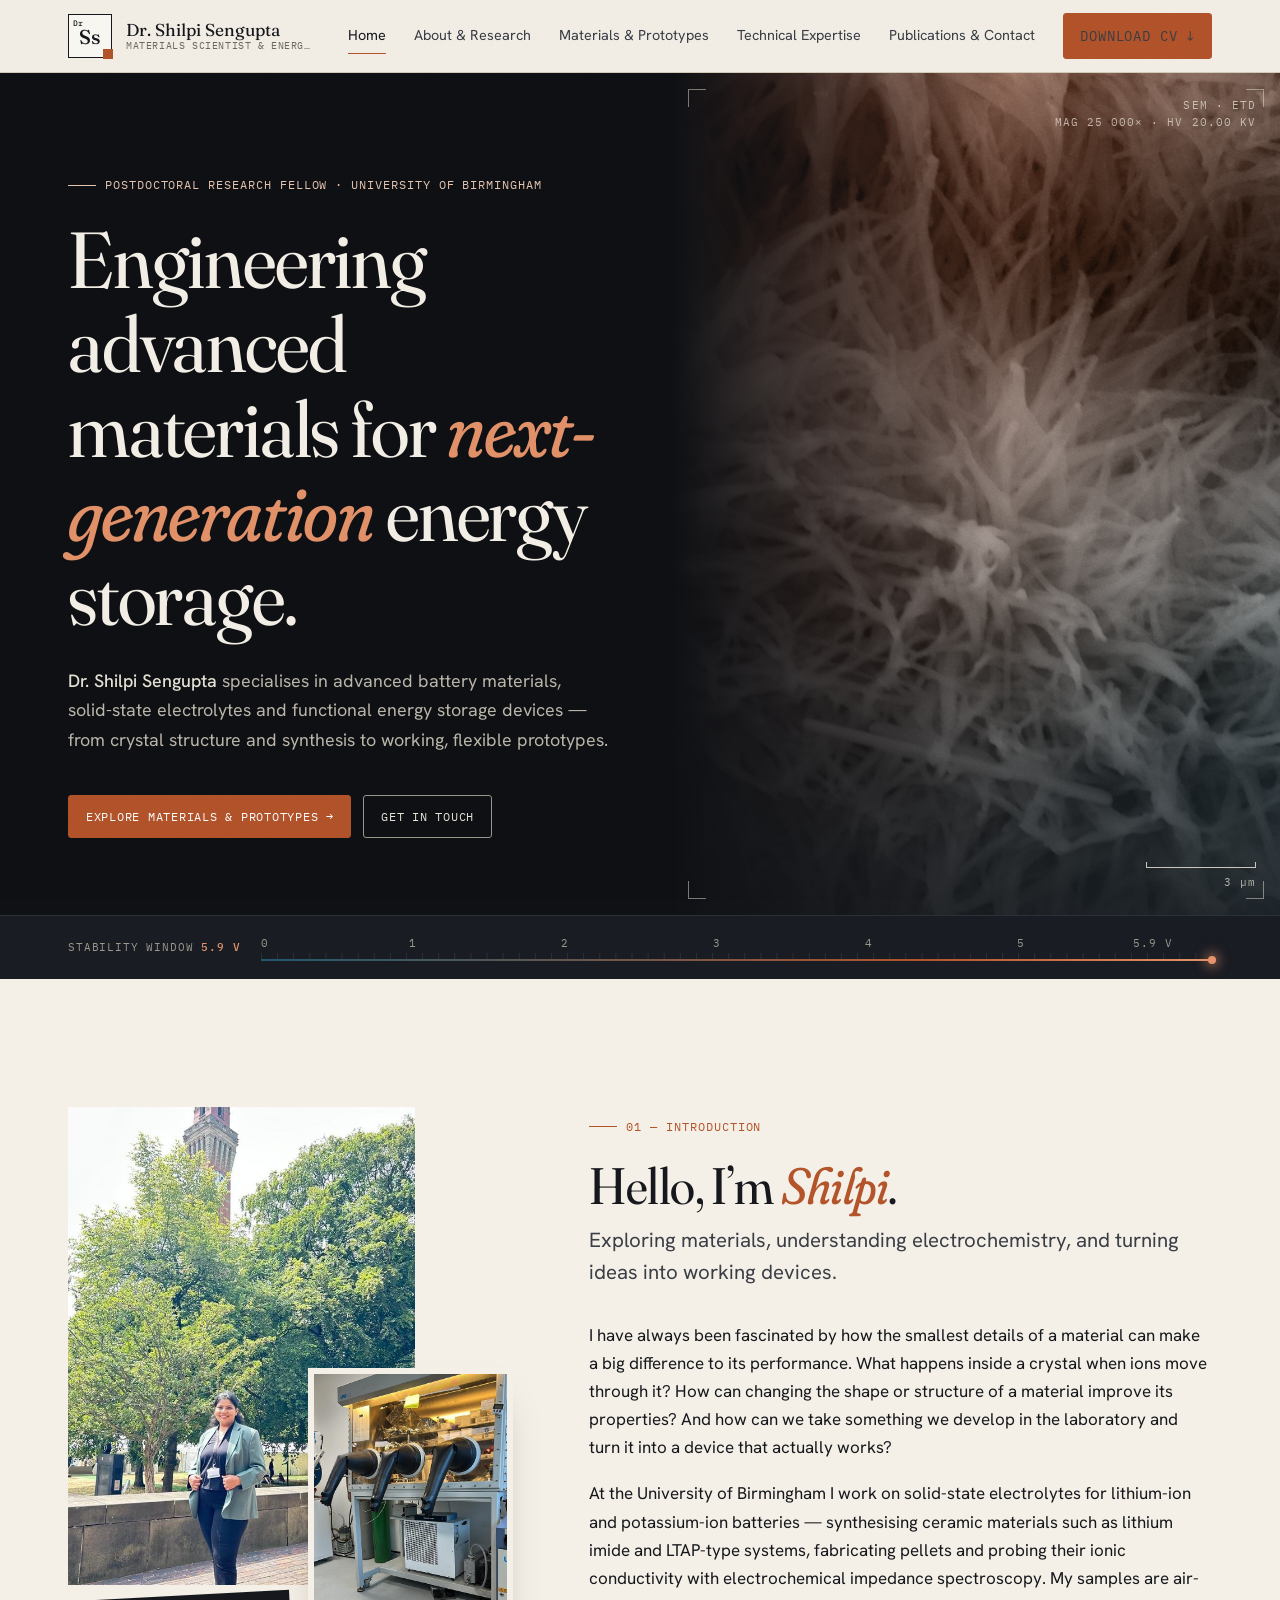
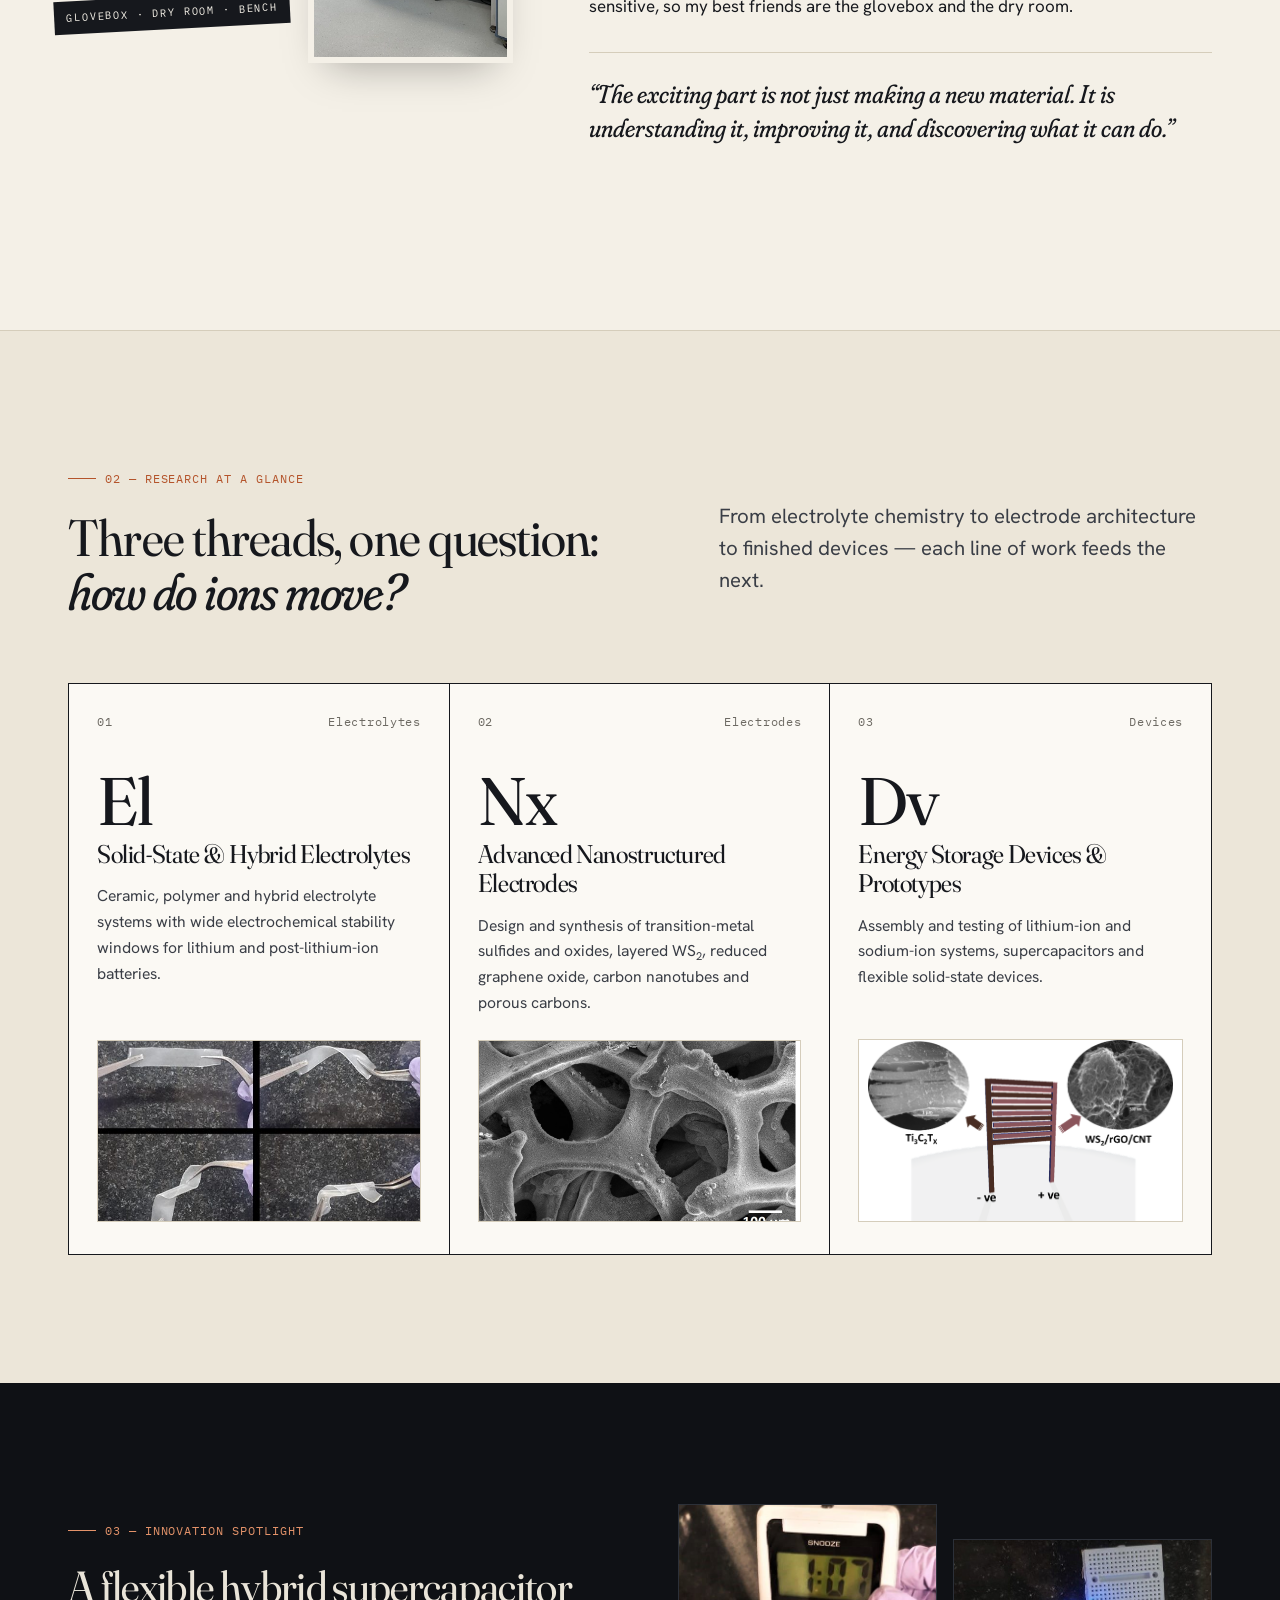
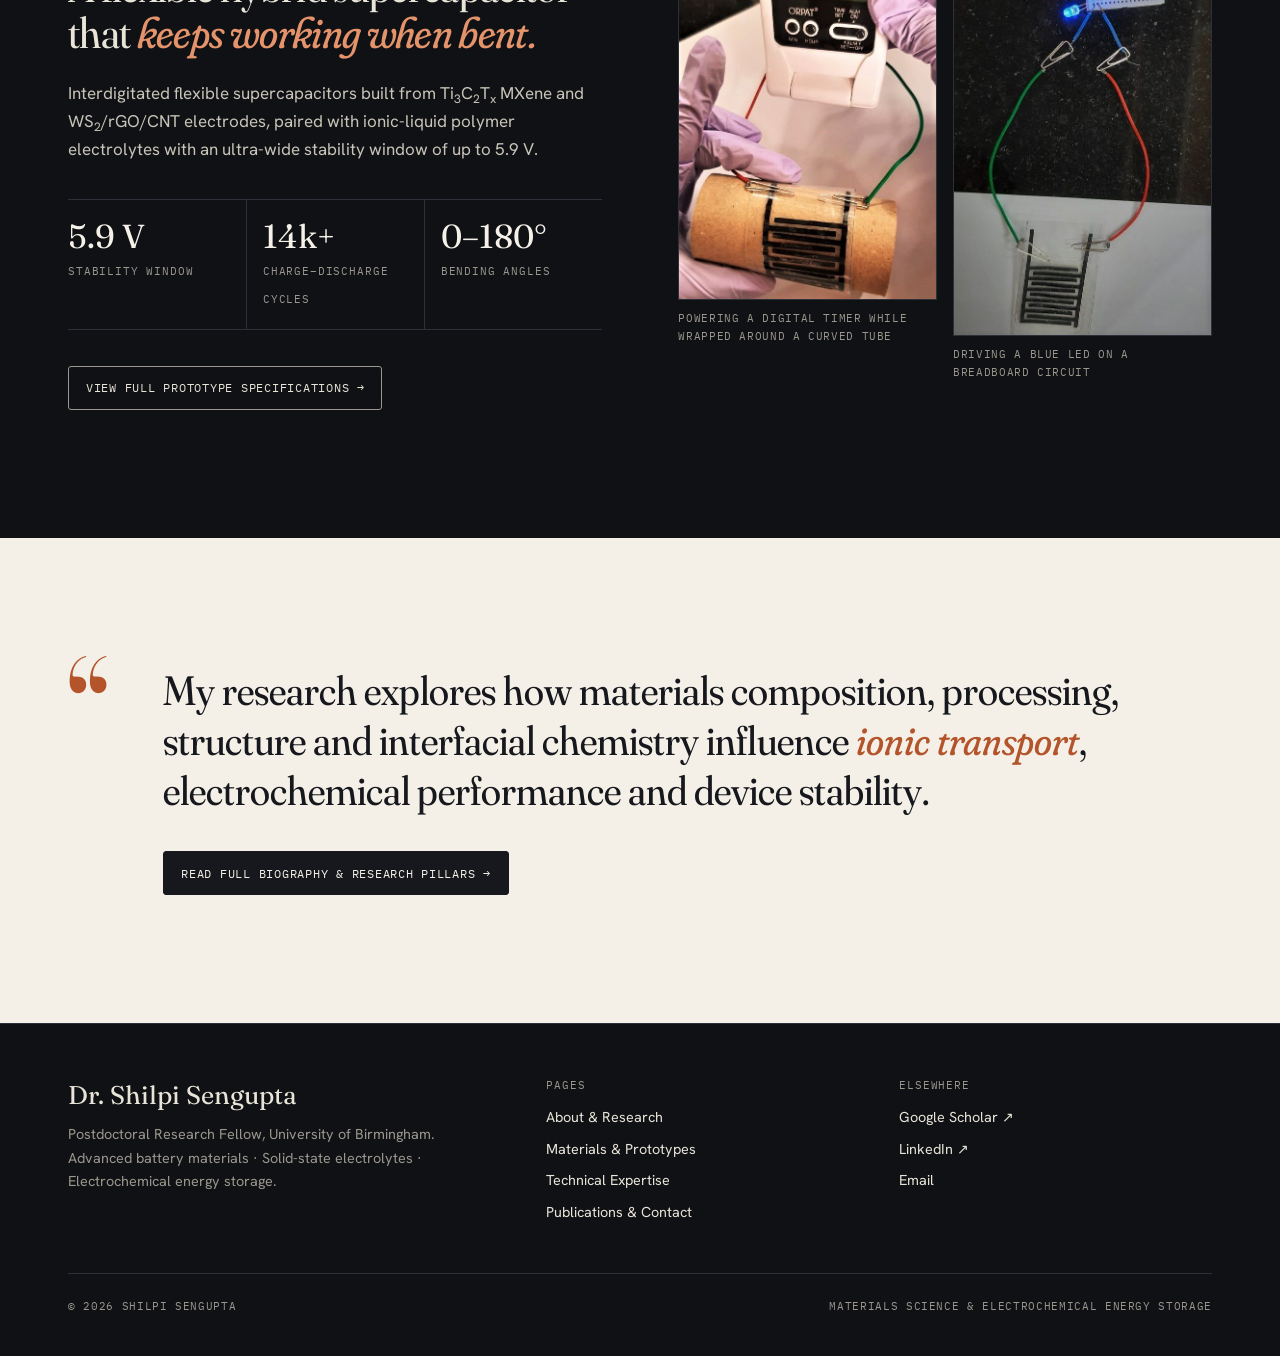
==== index.html @ 676279e3 "Add research portfolio site for Dr. Shilpi Sengupta Static five-page site (Home, About & Research, M" ====
<!doctype html>
<html lang="en" class="no-js">
<head>
  <meta charset="utf-8">
  <meta name="viewport" content="width=device-width, initial-scale=1">
  <title>Dr. Shilpi Sengupta — Advanced Materials for Energy Storage</title>
  <meta name="description" content="Dr. Shilpi Sengupta, Postdoctoral Research Fellow at the University of Birmingham: solid-state electrolytes, nanostructured electrodes and flexible energy storage devices.">
  <meta property="og:title" content="Dr. Shilpi Sengupta — Advanced Materials for Energy Storage">
  <meta property="og:description" content="Solid-state & hybrid electrolytes, nanostructured electrodes and flexible energy storage devices.">
  <meta property="og:image" content="assets/img/hero-sem-nanospikes.jpg">
  <meta name="theme-color" content="#0f1115">
  <link rel="icon" href="assets/img/favicon.svg" type="image/svg+xml">
  <link rel="preconnect" href="https://fonts.googleapis.com">
  <link rel="preconnect" href="https://fonts.gstatic.com" crossorigin>
  <link rel="stylesheet" href="https://fonts.googleapis.com/css2?family=Fraunces:ital,opsz,wght,SOFT@0,9..144,300..600,0..100;1,9..144,300..600,0..100&family=Hanken+Grotesk:wght@400;500;600&family=IBM+Plex+Mono:wght@400;500&display=swap">
  <link rel="stylesheet" href="assets/css/style.css">
</head>
<body>
<a class="skip" href="#main">Skip to content</a>

<header class="site-header">
  <div class="wrap">
    <a class="brand" href="index.html" aria-label="Dr. Shilpi Sengupta — home">
      <span class="brand-tile" aria-hidden="true">Ss</span>
      <span class="brand-text">
        <span class="brand-name">Dr. Shilpi Sengupta</span>
        <span class="brand-role">Materials Scientist &amp; Energy Storage Researcher</span>
      </span>
    </a>
    <button class="nav-toggle" type="button" aria-label="Menu" aria-expanded="false" aria-controls="nav"><span></span></button>
    <nav class="nav" id="nav" aria-label="Main">
      <a href="index.html" aria-current="page">Home</a>
      <a href="research.html">About &amp; Research</a>
      <a href="materials.html">Materials &amp; Prototypes</a>
      <a href="expertise.html">Technical Expertise</a>
      <a href="contact.html">Publications &amp; Contact</a>
      <a class="btn btn--copper" href="assets/docs/CV_Shilpi_Sengupta.pdf" download>Download CV <span class="arr">↓</span></a>
    </nav>
  </div>
</header>

<main id="main">

  <!-- HERO -->
  <section class="hero on-dark">
    <div class="hero-grid">
      <div class="hero-copy load">
        <span class="eyebrow">Postdoctoral Research Fellow · University of Birmingham</span>
        <h1>Engineering advanced materials for <em>next-generation</em> energy storage.</h1>
        <p class="hero-sub"><strong>Dr. Shilpi Sengupta</strong> specialises in advanced battery materials, solid-state electrolytes and functional energy storage devices — from crystal structure and synthesis to working, flexible prototypes.</p>
        <div class="hero-actions">
          <a class="btn btn--copper" href="materials.html">Explore Materials &amp; Prototypes <span class="arr">→</span></a>
          <a class="btn btn--ghost" href="contact.html#contact">Get in Touch</a>
        </div>
      </div>
      <div class="hero-visual" aria-hidden="true">
        <img src="assets/img/hero-sem-nanospikes.jpg" alt="" width="1536" height="1011" fetchpriority="high">
        <span class="crosshair c1"></span><span class="crosshair c2"></span><span class="crosshair c3"></span><span class="crosshair c4"></span>
        <div class="hud hud--tl">SEM · ETD<br>Mag 25 000× · HV 20.00 kV</div>
        <div class="hud hud--br"><span class="scalebar"></span><span class="unit">3 µm</span></div>
      </div>
    </div>
  </section>
  <div class="vruler" aria-label="Electrochemical stability window up to 5.9 volts">
    <div class="wrap">
      <span class="vruler-label">Stability window <b>5.9 V</b></span>
      <div class="vruler-track" aria-hidden="true">
        <div class="vruler-ticks"></div>
        <div class="vruler-major"><span>0</span><span>1</span><span>2</span><span>3</span><span>4</span><span>5</span><span>5.9 V</span></div>
        <div class="vruler-fill"></div>
      </div>
    </div>
  </div>

  <!-- HELLO -->
  <section class="section">
    <div class="wrap hello">
      <div class="hello-photos reveal">
        <figure class="p1"><img src="assets/img/portrait-birmingham.jpg" alt="Shilpi Sengupta at the University of Birmingham, with the Old Joe clock tower behind" loading="lazy" width="619" height="1100"></figure>
        <figure class="p2"><img src="assets/img/lab-glovebox.jpg" alt="An MBraun argon glovebox in the laboratory" loading="lazy" width="619" height="1100"></figure>
        <span class="stamp">Glovebox · dry room · bench</span>
      </div>
      <div class="hello-copy">
        <span class="eyebrow reveal">01 — Introduction</span>
        <h2 class="reveal">Hello, I’m <em>Shilpi</em>.</h2>
        <p class="lede reveal">Exploring materials, understanding electrochemistry, and turning ideas into working devices.</p>
        <div class="reveal">
          <p>I have always been fascinated by how the smallest details of a material can make a big difference to its performance. What happens inside a crystal when ions move through it? How can changing the shape or structure of a material improve its properties? And how can we take something we develop in the laboratory and turn it into a device that actually works?</p>
          <p>At the University of Birmingham I work on solid-state electrolytes for lithium-ion and potassium-ion batteries — synthesising ceramic materials such as lithium imide and LTAP-type systems, fabricating pellets and probing their ionic conductivity with electrochemical impedance spectroscopy. My samples are air-sensitive, so my best friends are the glovebox and the dry room.</p>
        </div>
        <p class="closing reveal">“The exciting part is not just making a new material. It is understanding it, improving it, and discovering what it can do.”</p>
        <a class="link-arrow reveal" href="research.html">Read the full story →</a>
      </div>
    </div>
  </section>

  <!-- RESEARCH AT A GLANCE -->
  <section class="section section--alt rule-top">
    <div class="wrap">
      <div class="section-head section-head--split">
        <div>
          <span class="eyebrow reveal">02 — Research at a glance</span>
          <h2 class="reveal">Three threads, one question: <em>how do ions move?</em></h2>
        </div>
        <p class="lede reveal">From electrolyte chemistry to electrode architecture to finished devices — each line of work feeds the next.</p>
      </div>
      <div class="cards">
        <a class="card reveal" href="research.html#pillars">
          <div class="card-top"><span>01</span><span>Electrolytes</span></div>
          <div class="card-symbol">El</div>
          <h3>Solid-State &amp; Hybrid Electrolytes</h3>
          <p>Ceramic, polymer and hybrid electrolyte systems with wide electrochemical stability windows for lithium and post-lithium-ion batteries.</p>
          <div class="card-visual"><img src="assets/img/membrane-twist.jpg" alt="A flexible polymer electrolyte membrane being twisted with tweezers" loading="lazy"></div>
        </a>
        <a class="card reveal" data-d="1" href="materials.html#synthesis">
          <div class="card-top"><span>02</span><span>Electrodes</span></div>
          <div class="card-symbol">Nx</div>
          <h3>Advanced Nanostructured Electrodes</h3>
          <p>Design and synthesis of transition-metal sulfides and oxides, layered WS<sub>2</sub>, reduced graphene oxide, carbon nanotubes and porous carbons.</p>
          <div class="card-visual"><img src="assets/img/sem-porous-foam.jpg" alt="SEM micrograph of a porous three-dimensional network, 100 µm scale bar" loading="lazy"></div>
        </a>
        <a class="card reveal" data-d="2" href="materials.html#prototype">
          <div class="card-top"><span>03</span><span>Devices</span></div>
          <div class="card-symbol">Dv</div>
          <h3>Energy Storage Devices &amp; Prototypes</h3>
          <p>Assembly and testing of lithium-ion and sodium-ion systems, supercapacitors and flexible solid-state devices.</p>
          <div class="card-visual"><img src="assets/img/device-architecture.png" alt="Schematic of an interdigitated flexible supercapacitor with Ti3C2Tx and WS2/rGO/CNT electrodes" loading="lazy" style="object-fit:contain"></div>
        </a>
      </div>
    </div>
  </section>

  <!-- SPOTLIGHT -->
  <section class="section section--dark on-dark">
    <div class="wrap spotlight">
      <div>
        <span class="eyebrow reveal" style="color:#e4936a">03 — Innovation spotlight</span>
        <h2 class="reveal">A flexible hybrid supercapacitor that <em>keeps working when bent.</em></h2>
        <p class="reveal">Interdigitated flexible supercapacitors built from Ti<sub>3</sub>C<sub>2</sub>T<sub>x</sub> MXene and WS<sub>2</sub>/rGO/CNT electrodes, paired with ionic-liquid polymer electrolytes with an ultra-wide stability window of up to 5.9 V.</p>
        <div class="spot-stats reveal">
          <div><b>5.9 V</b><span>Stability window</span></div>
          <div><b>14k+</b><span>Charge–discharge cycles</span></div>
          <div><b>0–180°</b><span>Bending angles</span></div>
        </div>
        <a class="btn btn--ghost reveal" href="materials.html#prototype">View full prototype specifications <span class="arr">→</span></a>
      </div>
      <div class="spot-photos">
        <figure class="reveal">
          <img class="zoomable" src="assets/img/demo-timer-curved.jpg" alt="The flexible device wrapped around a cardboard tube powering a digital timer" loading="lazy" width="533" height="867">
          <figcaption>Powering a digital timer while wrapped around a curved tube</figcaption>
        </figure>
        <figure class="reveal" data-d="1">
          <img class="zoomable" src="assets/img/demo-blue-led.jpg" alt="The flexible device lighting a blue LED on a breadboard" loading="lazy" width="533" height="830">
          <figcaption>Driving a blue LED on a breadboard circuit</figcaption>
        </figure>
      </div>
    </div>
  </section>

  <!-- BIO TEASER -->
  <section class="section">
    <div class="wrap quote-block">
      <span class="quote-mark reveal" aria-hidden="true">“</span>
      <div>
        <blockquote class="reveal">My research explores how materials composition, processing, structure and interfacial chemistry influence <em>ionic transport</em>, electrochemical performance and device stability.</blockquote>
        <a class="btn reveal" href="research.html">Read full biography &amp; research pillars <span class="arr">→</span></a>
      </div>
    </div>
  </section>

</main>

<footer class="site-footer">
  <div class="wrap">
    <div class="footer-grid">
      <div>
        <div class="footer-brand">Dr. Shilpi Sengupta</div>
        <p>Postdoctoral Research Fellow, University of Birmingham.<br>Advanced battery materials · Solid-state electrolytes · Electrochemical energy storage.</p>
      </div>
      <div>
        <h4>Pages</h4>
        <ul>
          <li><a href="research.html">About &amp; Research</a></li>
          <li><a href="materials.html">Materials &amp; Prototypes</a></li>
          <li><a href="expertise.html">Technical Expertise</a></li>
          <li><a href="contact.html">Publications &amp; Contact</a></li>
        </ul>
      </div>
      <div>
        <h4>Elsewhere</h4>
        <ul>
          <li><a href="https://scholar.google.com/citations?user=WbN7ubYAAAAJ&amp;hl=en" target="_blank" rel="noopener">Google Scholar ↗</a></li>
          <li><a href="https://www.linkedin.com/in/dr-shilpi-sengupta-04b08aa7" target="_blank" rel="noopener">LinkedIn ↗</a></li>
          <li><a href="mailto:sengupta.shilpi081@gmail.com">Email</a></li>
        </ul>
      </div>
    </div>
    <div class="footer-base"><span>© <span id="year">2026</span> Shilpi Sengupta</span><span>Materials Science &amp; Electrochemical Energy Storage</span></div>
  </div>
</footer>

<script src="assets/js/main.js"></script>
</body>
</html>
---- assets/css/style.css ----
/* ==========================================================================
   Dr. Shilpi Sengupta — research portfolio
   Aesthetic: laboratory journal. Warm paper, graphite ink, electrode copper.
   ========================================================================== */

:root {
  --paper: #f4f0e7;
  --paper-2: #ece6d9;
  --paper-3: #e2dac9;
  --card: #fbf9f4;
  --ink: #16181d;
  --ink-2: #3a3e46;
  --muted: #6d6a63;
  --rule: #d5cdbb;
  --copper: #b4542b;
  --copper-deep: #8f3d1b;
  --copper-soft: #e8c7b2;
  --ion: #1f5a6e;
  --night: #0f1115;
  --night-2: #191c22;
  --night-rule: #2c3038;
  --night-text: #e9e4d8;
  --night-muted: #9b978d;

  --f-display: "Fraunces", "Iowan Old Style", Georgia, serif;
  --f-body: "Hanken Grotesk", "Helvetica Neue", Helvetica, sans-serif;
  --f-mono: "IBM Plex Mono", ui-monospace, Menlo, monospace;

  --max: 1240px;
  --gutter: clamp(16px, 4vw, 48px);
  --radius: 3px;
  --ease: cubic-bezier(.2, .7, .2, 1);
}

*, *::before, *::after { box-sizing: border-box; }
html { scroll-behavior: smooth; -webkit-text-size-adjust: 100%; }
body {
  margin: 0;
  background: var(--paper);
  color: var(--ink);
  font-family: var(--f-body);
  font-size: 17px;
  line-height: 1.65;
  -webkit-font-smoothing: antialiased;
  overflow-x: hidden;
}
/* fine paper grain */
body::before {
  content: "";
  position: fixed; inset: 0;
  pointer-events: none; z-index: 100;
  opacity: .35;
  background-image: url("data:image/svg+xml;utf8,<svg xmlns='http://www.w3.org/2000/svg' width='160' height='160'><filter id='n'><feTurbulence type='fractalNoise' baseFrequency='.9' numOctaves='2' stitchTiles='stitch'/><feColorMatrix values='0 0 0 0 0  0 0 0 0 0  0 0 0 0 0  0 0 0 .07 0'/></filter><rect width='100%' height='100%' filter='url(%23n)'/></svg>");
}

img { max-width: 100%; height: auto; display: block; }
a { color: inherit; }
sub { font-size: .72em; line-height: 0; }
::selection { background: var(--copper); color: var(--paper); }
:focus-visible { outline: 2px solid var(--copper); outline-offset: 3px; }

.wrap { width: 100%; max-width: var(--max); margin: 0 auto; padding: 0 var(--gutter); }
.skip { position: absolute; left: -999px; top: 8px; background: var(--ink); color: var(--paper); padding: 8px 14px; z-index: 200; }
.skip:focus { left: 8px; }

/* ---------- type ---------- */
h1, h2, h3, h4 {
  font-family: var(--f-display);
  font-weight: 400;
  font-variation-settings: "opsz" 144, "SOFT" 30;
  line-height: 1.06;
  letter-spacing: -.015em;
  margin: 0;
}
h1 { font-size: clamp(2.6rem, 6.2vw, 5.4rem); }
h2 { font-size: clamp(2rem, 4vw, 3.3rem); }
h3 { font-size: clamp(1.35rem, 2vw, 1.7rem); line-height: 1.15; }
h4 { font-size: 1.15rem; }
em, .it { font-style: italic; font-variation-settings: "opsz" 144, "SOFT" 100; }
p { margin: 0 0 1.1em; }
.lede { font-size: clamp(1.1rem, 1.6vw, 1.3rem); line-height: 1.55; color: var(--ink-2); max-width: 62ch; }

.mono, .eyebrow, .tag, .fig-cap, .kicker {
  font-family: var(--f-mono);
  font-size: .74rem;
  letter-spacing: .08em;
  text-transform: uppercase;
}
.eyebrow { color: var(--copper); display: inline-flex; align-items: center; gap: .75em; margin-bottom: 1.4rem; }
.eyebrow::before { content: ""; width: 28px; height: 1px; background: currentColor; }

/* ---------- buttons ---------- */
.btn {
  --bg: var(--ink); --fg: var(--paper);
  display: inline-flex; align-items: center; gap: .6em;
  padding: .85em 1.35em;
  background: var(--bg); color: var(--fg);
  border: 1px solid var(--bg);
  border-radius: var(--radius);
  font-family: var(--f-mono); font-size: .78rem; letter-spacing: .06em; text-transform: uppercase;
  text-decoration: none; cursor: pointer;
  transition: background .25s var(--ease), color .25s var(--ease), border-color .25s, transform .25s var(--ease);
}
.btn:hover { transform: translateY(-2px); }
.btn .arr { transition: transform .25s var(--ease); }
.btn:hover .arr { transform: translateX(4px); }
.btn--copper { --bg: var(--copper); --fg: #fff; }
.btn--copper:hover { --bg: var(--copper-deep); }
.btn--ghost { background: transparent; color: var(--ink); border-color: var(--ink); }
.btn--ghost:hover { background: var(--ink); color: var(--paper); }
.on-dark .btn--ghost { color: var(--night-text); border-color: var(--night-muted); }
.on-dark .btn--ghost:hover { background: var(--night-text); color: var(--night); border-color: var(--night-text); }
.link-arrow {
  font-family: var(--f-mono); font-size: .78rem; letter-spacing: .06em; text-transform: uppercase;
  color: var(--copper); text-decoration: none; border-bottom: 1px solid currentColor; padding-bottom: 2px;
}
.link-arrow:hover { color: var(--copper-deep); }

/* ---------- header ---------- */
.site-header {
  position: sticky; top: 0; z-index: 50;
  background: color-mix(in srgb, var(--paper) 88%, transparent);
  backdrop-filter: blur(10px) saturate(1.2);
  -webkit-backdrop-filter: blur(10px) saturate(1.2);
  border-bottom: 1px solid var(--rule);
}
.site-header .wrap { display: flex; align-items: center; gap: 24px; height: 72px; }
.brand { display: flex; align-items: center; gap: 14px; text-decoration: none; min-width: 0; }
.brand-tile {
  position: relative; flex: none;
  width: 44px; height: 44px;
  border: 1.5px solid var(--ink);
  display: grid; place-items: center;
  font-family: var(--f-display); font-size: 1.25rem; font-weight: 500; letter-spacing: -.02em;
  background: var(--card);
}
.brand-tile::before { content: "Dr"; position: absolute; top: 2px; left: 4px; font-family: var(--f-mono); font-size: .5rem; letter-spacing: 0; }
.brand-tile::after { content: ""; position: absolute; right: -1.5px; bottom: -1.5px; width: 10px; height: 10px; background: var(--copper); }
.brand-text { display: flex; flex-direction: column; line-height: 1.2; min-width: 0; }
.brand-name { font-family: var(--f-display); font-size: 1.08rem; white-space: nowrap; }
.brand-role { font-family: var(--f-mono); font-size: .62rem; letter-spacing: .06em; text-transform: uppercase; color: var(--muted); white-space: nowrap; overflow: hidden; text-overflow: ellipsis; }

.nav { margin-left: auto; display: flex; align-items: center; gap: 4px; }
.nav a {
  position: relative;
  font-size: .9rem; text-decoration: none; color: var(--ink-2);
  padding: 8px 12px; white-space: nowrap;
  transition: color .2s;
}
.nav a::after {
  content: ""; position: absolute; left: 12px; right: 12px; bottom: 2px; height: 1px;
  background: var(--copper); transform: scaleX(0); transform-origin: left; transition: transform .3s var(--ease);
}
.nav a:hover { color: var(--ink); }
.nav a:hover::after, .nav a[aria-current="page"]::after { transform: scaleX(1); }
.nav a[aria-current="page"] { color: var(--ink); }
.nav .btn { margin-left: 12px; padding: .7em 1.1em; white-space: nowrap; }
.nav .btn::after { display: none; }

.nav-toggle {
  display: none; margin-left: auto;
  width: 44px; height: 44px; border: 1px solid var(--rule); background: var(--card); border-radius: var(--radius);
  cursor: pointer; position: relative;
}
.nav-toggle span, .nav-toggle span::before, .nav-toggle span::after {
  position: absolute; left: 12px; width: 18px; height: 1.5px; background: var(--ink); content: ""; transition: transform .3s var(--ease), opacity .2s;
}
.nav-toggle span { top: 21px; }
.nav-toggle span::before { top: -6px; left: 0; }
.nav-toggle span::after { top: 6px; left: 0; }
.nav-open .nav-toggle span { background: transparent; }
.nav-open .nav-toggle span::before { transform: translateY(6px) rotate(45deg); }
.nav-open .nav-toggle span::after { transform: translateY(-6px) rotate(-45deg); }

@media (max-width: 1180px) {
  .nav-toggle { display: block; }
  .nav {
    position: fixed; top: 72px; left: 0; right: 0; bottom: 0;
    flex-direction: column; align-items: stretch; gap: 0;
    background: var(--paper); padding: 16px var(--gutter) 40px;
    transform: translateY(-8px); opacity: 0; visibility: hidden;
    transition: opacity .25s, transform .3s var(--ease), visibility .25s;
    overflow-y: auto;
  }
  .nav-open .nav { opacity: 1; visibility: visible; transform: none; }
  .nav a { font-family: var(--f-display); font-size: 1.8rem; padding: 14px 0; border-bottom: 1px solid var(--rule); }
  .nav a::after { display: none; }
  .nav a[aria-current="page"] { color: var(--copper); }
  .nav .btn { margin: 24px 0 0; justify-content: center; font-family: var(--f-mono); font-size: .85rem; padding: 1.1em; border-bottom: 1px solid var(--bg); }
  body.nav-open { overflow: hidden; }
}
@media (max-width: 520px) { .brand-role { display: none; } }

/* ---------- sections ---------- */
.section { padding: clamp(72px, 10vw, 140px) 0; position: relative; }
.section--tight { padding: clamp(56px, 7vw, 96px) 0; }
.section--alt { background: var(--paper-2); }
.section--dark { background: var(--night); color: var(--night-text); }
.section--dark .lede, .section--dark p { color: #c9c4b8; }
.section-head { display: grid; grid-template-columns: 1fr; gap: 20px; margin-bottom: clamp(40px, 5vw, 72px); max-width: 860px; }
.section-head--split { max-width: none; grid-template-columns: minmax(0, 1.1fr) minmax(0, .9fr); align-items: end; gap: 48px; }
@media (max-width: 860px) { .section-head--split { grid-template-columns: 1fr; gap: 20px; } }
.sec-num { font-family: var(--f-mono); font-size: .74rem; letter-spacing: .08em; color: var(--muted); }
.section--dark .sec-num { color: var(--night-muted); }

.rule-top { border-top: 1px solid var(--rule); }

/* ---------- HOME hero ---------- */
.hero {
  position: relative;
  background: var(--night);
  color: var(--night-text);
  overflow: hidden;
  isolation: isolate;
}
.hero-grid {
  display: grid;
  grid-template-columns: minmax(0, 1.05fr) minmax(0, .95fr);
  min-height: min(calc(100svh - 72px - 64px), 820px);
}
.hero-copy {
  padding: clamp(56px, 8vw, 120px) var(--gutter) clamp(48px, 6vw, 88px);
  padding-left: max(var(--gutter), calc((100vw - var(--max)) / 2 + var(--gutter)));
  display: flex; flex-direction: column; justify-content: center;
  position: relative; z-index: 2;
}
.hero .eyebrow { color: var(--copper-soft); }
.hero h1 { color: #f5f1e8; max-width: 13ch; }
.hero h1 em { color: #e4936a; }
.hero-sub { margin: 28px 0 40px; color: #bdb8ac; font-size: clamp(1.02rem, 1.4vw, 1.18rem); max-width: 54ch; }
.hero-sub strong { color: var(--night-text); font-weight: 500; }
.hero-actions { display: flex; flex-wrap: wrap; gap: 12px; }

.hero-visual { position: relative; min-height: 420px; overflow: hidden; }
.hero-visual img {
  position: absolute; inset: 0; width: 100%; height: 100%; object-fit: cover;
  filter: grayscale(1) contrast(1.15) brightness(.9);
  animation: slowzoom 24s ease-in-out infinite alternate;
}
.hero-visual::before { /* copper duotone wash */
  content: ""; position: absolute; inset: 0; z-index: 1;
  background: linear-gradient(140deg, rgba(180,84,43,.55), rgba(31,90,110,.35));
  mix-blend-mode: color;
}
.hero-visual::after { /* fade into copy column */
  content: ""; position: absolute; inset: 0; z-index: 1;
  background: linear-gradient(90deg, var(--night) 0%, rgba(15,17,21,.6) 22%, rgba(15,17,21,0) 55%),
              linear-gradient(0deg, rgba(15,17,21,.75), rgba(15,17,21,0) 35%);
}
@keyframes slowzoom { from { transform: scale(1.02); } to { transform: scale(1.12) translate(-1.5%, -1%); } }

.hud { position: absolute; z-index: 2; font-family: var(--f-mono); font-size: .66rem; letter-spacing: .1em; text-transform: uppercase; color: rgba(233,228,216,.75); }
.hud--tl { top: 24px; right: 24px; text-align: right; }
.hud--br { bottom: 24px; right: 24px; display: flex; flex-direction: column; align-items: flex-end; gap: 6px; }
.hud .unit { text-transform: none; }
.hud .scalebar { width: 110px; height: 6px; border: 1.5px solid rgba(233,228,216,.85); border-top: 0; }
.crosshair { position: absolute; z-index: 2; width: 18px; height: 18px; border-color: rgba(233,228,216,.5); border-style: solid; }
.crosshair.c1 { top: 16px; left: 16px; border-width: 1px 0 0 1px; }
.crosshair.c2 { bottom: 16px; left: 16px; border-width: 0 0 1px 1px; }
.crosshair.c3 { top: 16px; right: 16px; border-width: 1px 1px 0 0; }
.crosshair.c4 { bottom: 16px; right: 16px; border-width: 0 1px 1px 0; }

/* voltage-window ruler under the hero */
.vruler {
  position: relative; height: 64px;
  background: var(--night-2);
  border-top: 1px solid var(--night-rule);
  color: var(--night-muted);
  font-family: var(--f-mono); font-size: .66rem; letter-spacing: .08em;
  overflow: hidden;
}
.vruler .wrap { height: 100%; display: flex; align-items: center; gap: 20px; }
.vruler-label { white-space: nowrap; text-transform: uppercase; }
.vruler-label b { color: #e4936a; font-weight: 500; }
.vruler-track { position: relative; flex: 1; height: 26px; }
.vruler-ticks {
  position: absolute; inset: 0;
  background-image: linear-gradient(90deg, var(--night-rule) 1px, transparent 1px);
  background-size: calc(100% / 59) 8px; background-repeat: repeat-x; background-position: 0 100%;
}
.vruler-major { position: absolute; inset: 0; display: flex; justify-content: space-between; }
.vruler-major span { position: relative; padding-top: 0; transform: translateX(-50%); }
.vruler-major span:first-child { transform: none; }
.vruler-major span:last-child { transform: translateX(-100%); }
.vruler-fill {
  position: absolute; left: 0; bottom: 0; height: 2px; width: 100%;
  background: linear-gradient(90deg, var(--ion), var(--copper) 70%, #e4936a);
  transform-origin: left; transform: scaleX(0);
  animation: fill 2.4s 0.6s var(--ease) forwards;
}
.vruler-fill::after {
  content: ""; position: absolute; right: -4px; top: -3px; width: 8px; height: 8px; border-radius: 50%;
  background: #e4936a; box-shadow: 0 0 12px 3px rgba(228,147,106,.6);
}
@keyframes fill { to { transform: scaleX(1); } }
@media (max-width: 640px) { .vruler-major span:nth-child(even) { visibility: hidden; } }

@media (max-width: 900px) {
  .hero-grid { grid-template-columns: 1fr; min-height: 0; max-height: none; }
  .hero-visual { order: -1; min-height: 260px; height: min(42vh, 380px); }
  .hero-visual::after { background: linear-gradient(0deg, var(--night) 0%, rgba(15,17,21,0) 60%); }
  .hero-copy { padding-top: 8px; }
}

/* ---------- inner page hero ---------- */
.page-hero {
  position: relative; overflow: hidden;
  padding: clamp(64px, 9vw, 128px) 0 clamp(48px, 6vw, 80px);
  border-bottom: 1px solid var(--rule);
}
.page-hero .wrap { position: relative; z-index: 1; }
.page-hero h1 { max-width: 16ch; }
.page-hero .lede { margin-top: 28px; }
.page-hero-index {
  position: absolute; right: var(--gutter); bottom: -0.18em; z-index: 0;
  font-family: var(--f-display); font-size: clamp(9rem, 26vw, 22rem); line-height: 1;
  color: transparent; -webkit-text-stroke: 1px var(--rule);
  font-variation-settings: "opsz" 144, "SOFT" 0;
  pointer-events: none; user-select: none;
}
.crumbs { font-family: var(--f-mono); font-size: .72rem; letter-spacing: .08em; text-transform: uppercase; color: var(--muted); margin-bottom: 28px; }
.crumbs a { text-decoration: none; color: var(--muted); }
.crumbs a:hover { color: var(--copper); }

/* ---------- intro / hello ---------- */
.hello { display: grid; grid-template-columns: minmax(0, 5fr) minmax(0, 7fr); gap: clamp(40px, 6vw, 96px); align-items: start; }
.hello-photos { position: relative; aspect-ratio: 4 / 5; }
.hello-photos figure { margin: 0; position: absolute; overflow: hidden; background: var(--paper-3); }
.hello-photos .p1 { inset: 0 22% 14% 0; }
.hello-photos .p2 { width: 46%; aspect-ratio: 9 / 13; right: 0; bottom: 0; border: 6px solid var(--paper); box-shadow: 0 20px 40px -20px rgba(0,0,0,.35); }
.hello-photos img { width: 100%; height: 100%; object-fit: cover; }
.hello-photos .stamp {
  position: absolute; left: -14px; bottom: 6%; z-index: 2;
  background: var(--ink); color: var(--paper);
  font-family: var(--f-mono); font-size: .66rem; letter-spacing: .08em; text-transform: uppercase;
  padding: 8px 12px; transform: rotate(-3deg);
}
.hello-copy h2 { margin-bottom: 12px; }
.hello-copy h2 em { color: var(--copper); }
.hello-copy .lede { margin-bottom: 32px; }
.hello-copy .closing {
  margin-top: 32px; padding-top: 24px; border-top: 1px solid var(--rule);
  font-family: var(--f-display); font-size: clamp(1.3rem, 2vw, 1.6rem); line-height: 1.35; font-style: italic;
  font-variation-settings: "opsz" 144, "SOFT" 100;
}
@media (max-width: 860px) { .hello { grid-template-columns: 1fr; } .hello-photos { max-width: 460px; } }

/* ---------- research cards (element tiles) ---------- */
.cards { display: grid; grid-template-columns: repeat(3, minmax(0, 1fr)); gap: 0; border: 1px solid var(--ink); }
.card {
  position: relative; display: flex; flex-direction: column;
  padding: 28px 28px 32px;
  background: var(--card);
  border-right: 1px solid var(--ink);
  text-decoration: none;
  overflow: hidden;
  transition: background .35s var(--ease), color .35s var(--ease);
}
.card:last-child { border-right: 0; }
.card-top { display: flex; justify-content: space-between; align-items: flex-start; margin-bottom: 40px; font-family: var(--f-mono); font-size: .72rem; letter-spacing: .06em; color: var(--muted); }
.card-symbol { font-family: var(--f-display); font-size: 4.2rem; line-height: .9; letter-spacing: -.03em; margin-bottom: 8px; transition: color .35s; }
.card h3 { margin-bottom: 14px; }
.card p { color: var(--ink-2); font-size: .98rem; margin-bottom: 24px; transition: color .35s; }
.card .card-visual { margin-top: auto; aspect-ratio: 16 / 9; overflow: hidden; background: #fff; border: 1px solid var(--rule); }
.card .card-visual img { width: 100%; height: 100%; object-fit: cover; transition: transform .7s var(--ease); }
.card::before {
  content: ""; position: absolute; left: 0; right: 0; bottom: 0; height: 0; background: var(--ink); z-index: 0;
  transition: height .45s var(--ease);
}
.card > * { position: relative; z-index: 1; }
.card:hover::before { height: 100%; }
.card:hover { color: var(--paper); }
.card:hover p, .card:hover .card-top { color: #b9b4a8; }
.card:hover .card-symbol { color: #e4936a; }
.card:hover .card-visual img { transform: scale(1.06); }
@media (max-width: 900px) {
  .cards { grid-template-columns: 1fr; }
  .card { border-right: 0; border-bottom: 1px solid var(--ink); }
  .card:last-child { border-bottom: 0; }
}

/* ---------- spotlight ---------- */
.spotlight { display: grid; grid-template-columns: minmax(0, 1fr) minmax(0, 1fr); gap: clamp(40px, 6vw, 96px); align-items: center; }
.spotlight h2 { font-size: clamp(1.9rem, 3.4vw, 2.9rem); margin-bottom: 24px; }
.spotlight h2 em { color: #e4936a; }
.spot-stats { display: grid; grid-template-columns: repeat(3, minmax(0, 1fr)); margin: 36px 0; border-top: 1px solid var(--night-rule); border-bottom: 1px solid var(--night-rule); }
.spot-stats div { padding: 18px 16px 18px 0; }
.spot-stats div + div { padding-left: 16px; border-left: 1px solid var(--night-rule); }
.spot-stats b { display: block; font-family: var(--f-display); font-weight: 400; font-size: clamp(1.6rem, 2.6vw, 2.2rem); color: #f5f1e8; line-height: 1.1; }
.spot-stats span { font-family: var(--f-mono); font-size: .66rem; letter-spacing: .08em; text-transform: uppercase; color: var(--night-muted); }
.spot-photos { display: grid; grid-template-columns: 1fr 1fr; gap: 16px; align-items: end; }
.spot-photos figure { margin: 0; }
.spot-photos figure:first-child { transform: translateY(-36px); }
.spot-photos img { width: 100%; aspect-ratio: 3 / 4.6; object-fit: cover; border: 1px solid var(--night-rule); }
.spot-photos figcaption { margin-top: 10px; font-family: var(--f-mono); font-size: .66rem; letter-spacing: .06em; text-transform: uppercase; color: var(--night-muted); }
@media (max-width: 900px) { .spotlight { grid-template-columns: 1fr; } .spot-photos figure:first-child { transform: none; } }
@media (max-width: 480px) { .spot-stats { grid-template-columns: 1fr; } .spot-stats div + div { border-left: 0; padding-left: 0; border-top: 1px solid var(--night-rule); } }

/* ---------- quote teaser ---------- */
.quote-block { display: grid; grid-template-columns: auto minmax(0, 1fr); gap: clamp(24px, 4vw, 56px); align-items: start; }
.quote-mark { font-family: var(--f-display); font-size: clamp(6rem, 12vw, 10rem); line-height: .7; color: var(--copper); }
.quote-block blockquote { margin: 0 0 36px; font-family: var(--f-display); font-size: clamp(1.6rem, 3.2vw, 2.6rem); line-height: 1.22; font-variation-settings: "opsz" 144, "SOFT" 50; }
.quote-block blockquote em { color: var(--copper); }

/* ---------- about: biography ---------- */
.bio { display: grid; grid-template-columns: minmax(0, 7fr) minmax(0, 5fr); gap: clamp(40px, 6vw, 96px); }
.bio-text p { font-size: 1.06rem; }
.bio-text p:first-of-type::first-letter {
  float: left; font-family: var(--f-display); font-size: 4.6em; line-height: .82; padding: .06em .08em 0 0; color: var(--copper);
}
.bio-aside { display: flex; flex-direction: column; gap: 20px; position: sticky; top: 100px; align-self: start; }
.bio-aside figure { margin: 0; }
.bio-aside img { width: 100%; object-fit: cover; }
.bio-aside .tall { aspect-ratio: 4 / 5; }
.bio-aside .wide { aspect-ratio: 16 / 9; }
@media (max-width: 900px) { .bio { grid-template-columns: 1fr; } .bio-aside { position: static; display: grid; grid-template-columns: 1fr 1fr; } .bio-aside figure:last-child { grid-column: 1 / -1; } }

.fig-cap { color: var(--muted); margin-top: 10px; display: block; text-transform: none; letter-spacing: .02em; font-size: .74rem; line-height: 1.5; }
.fig-cap b { font-weight: 500; color: var(--ink); text-transform: uppercase; letter-spacing: .08em; margin-right: .5em; }
.section--dark .fig-cap { color: var(--night-muted); }
.section--dark .fig-cap b { color: var(--night-text); }

.duties { display: grid; grid-template-columns: repeat(2, minmax(0, 1fr)); gap: 0 56px; }
.duties h3 { grid-column: 1 / -1; font-size: 1.4rem; margin: 0 0 8px; }
.duty-list { list-style: none; padding: 0; margin: 0; counter-reset: d; }
.duty-list li {
  counter-increment: d; position: relative;
  padding: 18px 0 18px 52px; border-top: 1px solid var(--rule); color: var(--ink-2);
}
.duty-list li::before {
  content: counter(d, decimal-leading-zero); position: absolute; left: 0; top: 20px;
  font-family: var(--f-mono); font-size: .72rem; color: var(--copper);
}
.duty-list strong { color: var(--ink); font-weight: 600; }
@media (max-width: 860px) { .duties { grid-template-columns: 1fr; } }

/* ---------- pillars accordion ---------- */
.pillars { border-top: 1px solid var(--ink); }
.pillar { border-bottom: 1px solid var(--ink); }
.pillar summary {
  list-style: none; cursor: pointer;
  display: grid; grid-template-columns: 80px minmax(0, 1fr) auto; gap: 24px; align-items: center;
  padding: 28px 0;
}
.pillar summary::-webkit-details-marker { display: none; }
.pillar-num { font-family: var(--f-mono); font-size: .8rem; color: var(--copper); }
.pillar summary h3 { font-size: clamp(1.4rem, 2.8vw, 2.2rem); transition: color .25s; }
.pillar summary:hover h3 { color: var(--copper); }
.pillar-icon { width: 40px; height: 40px; border: 1px solid var(--ink); border-radius: 50%; position: relative; transition: background .3s, transform .4s var(--ease); }
.pillar-icon::before, .pillar-icon::after { content: ""; position: absolute; left: 50%; top: 50%; width: 14px; height: 1.5px; background: var(--ink); transform: translate(-50%, -50%); transition: background .3s; }
.pillar-icon::after { transform: translate(-50%, -50%) rotate(90deg); }
.pillar[open] .pillar-icon { background: var(--ink); transform: rotate(45deg); }
.pillar[open] .pillar-icon::before, .pillar[open] .pillar-icon::after { background: var(--paper); }
.pillar-body { display: grid; grid-template-columns: 80px minmax(0, 1fr) minmax(0, 1fr); gap: 24px; padding: 0 0 40px; }
.pillar-body > div:first-child { grid-column: 2; }
.pillar-body h4 { font-family: var(--f-mono); font-size: .72rem; letter-spacing: .08em; text-transform: uppercase; color: var(--muted); margin-bottom: 8px; font-weight: 400; }
.pillar-body p { color: var(--ink-2); }
.chips { display: flex; flex-wrap: wrap; gap: 8px; margin-top: 4px; }
.chip { font-family: var(--f-mono); font-size: .76rem; padding: 5px 10px; border: 1px solid var(--rule); background: var(--card); border-radius: 999px; }
@media (max-width: 760px) {
  .pillar summary { grid-template-columns: 44px minmax(0, 1fr) auto; gap: 14px; }
  .pillar-body { grid-template-columns: 1fr; }
  .pillar-body > div:first-child { grid-column: auto; }
}

/* ---------- figures & galleries ---------- */
.figure { margin: 0; }
.figure .frame { background: #fff; border: 1px solid var(--rule); padding: clamp(10px, 2vw, 20px); position: relative; }
.figure .frame img { width: 100%; }
.zoomable { cursor: zoom-in; }
.figure .frame::after {
  content: attr(data-fig); position: absolute; top: -1px; left: -1px;
  font-family: var(--f-mono); font-size: .62rem; letter-spacing: .08em; text-transform: uppercase;
  background: var(--ink); color: var(--paper); padding: 4px 8px;
}
.figure .frame:not([data-fig])::after { display: none; }

.grid-2 { display: grid; grid-template-columns: repeat(2, minmax(0, 1fr)); gap: clamp(24px, 4vw, 48px); align-items: start; }
.grid-3 { display: grid; grid-template-columns: repeat(3, minmax(0, 1fr)); gap: clamp(20px, 3vw, 32px); }
@media (max-width: 860px) { .grid-2, .grid-3 { grid-template-columns: 1fr; } }

.method-bar { display: flex; flex-wrap: wrap; gap: 0; border: 1px solid var(--ink); margin-bottom: clamp(40px, 5vw, 64px); }
.method-bar span {
  flex: 1 1 auto; text-align: center; padding: 14px 18px;
  font-family: var(--f-mono); font-size: .76rem; letter-spacing: .05em; text-transform: uppercase;
  border-right: 1px solid var(--ink); background: var(--card);
  transition: background .25s, color .25s;
}
.method-bar span:last-child { border-right: 0; }
.method-bar span:hover { background: var(--copper); color: #fff; }
@media (max-width: 700px) { .method-bar span { flex-basis: 50%; border-bottom: 1px solid var(--ink); } }

.morph-layout { display: grid; grid-template-columns: minmax(0, 1.15fr) minmax(0, .85fr); gap: clamp(32px, 5vw, 72px); align-items: center; }
.morph-list { list-style: none; margin: 0; padding: 0; }
.morph-list li {
  display: grid; grid-template-columns: 34px minmax(0, 1fr); gap: 4px 12px; align-items: baseline;
  padding: 14px 0; border-bottom: 1px solid var(--rule);
}
.morph-list li:first-child { border-top: 1px solid var(--ink); }
.morph-list .n { font-family: var(--f-mono); font-size: .7rem; color: var(--copper); }
.morph-list .m { font-family: var(--f-display); font-size: 1.25rem; }
.morph-list .d { grid-column: 2; color: var(--muted); font-size: .92rem; }
@media (max-width: 900px) { .morph-layout { grid-template-columns: 1fr; } }

/* ---------- metrics ---------- */
.metrics { display: grid; grid-template-columns: repeat(3, minmax(0, 1fr)); border-top: 1px solid var(--ink); }
.metric { padding: 32px 28px 8px 0; display: flex; flex-direction: column; }
.metric + .metric { padding-left: 28px; border-left: 1px solid var(--rule); }
.metric-val { font-family: var(--f-display); font-size: clamp(3rem, 6vw, 5.2rem); line-height: 1; letter-spacing: -.03em; font-variation-settings: "opsz" 144, "SOFT" 0; }
.metric-val small { font-size: .38em; letter-spacing: 0; margin-left: .15em; color: var(--copper); font-family: var(--f-mono); }
.metric-label { font-family: var(--f-mono); font-size: .74rem; letter-spacing: .08em; text-transform: uppercase; color: var(--copper); margin: 12px 0 8px; }
.metric p { color: var(--ink-2); font-size: .95rem; }
.metric .figure { margin-top: auto; }
@media (max-width: 900px) {
  .metrics { grid-template-columns: 1fr; }
  .metric, .metric + .metric { padding: 32px 0; border-left: 0; border-bottom: 1px solid var(--rule); }
}

/* dashboard (dark) */
.dash { display: grid; grid-template-columns: repeat(4, minmax(0, 1fr)); border: 1px solid var(--night-rule); }
.dash div { padding: 24px; border-right: 1px solid var(--night-rule); }
.dash div:last-child { border-right: 0; }
.dash b { display: block; font-family: var(--f-display); font-weight: 400; font-size: clamp(1.8rem, 3vw, 2.6rem); line-height: 1.05; color: #f5f1e8; }
.dash b small { font-family: var(--f-mono); font-size: .45em; color: #e4936a; margin-left: .2em; }
.dash span { display: block; margin-top: 8px; font-family: var(--f-mono); font-size: .68rem; letter-spacing: .08em; text-transform: uppercase; color: var(--night-muted); }
@media (max-width: 900px) { .dash { grid-template-columns: 1fr 1fr; } .dash div:nth-child(2) { border-right: 0; } .dash div:nth-child(-n+2) { border-bottom: 1px solid var(--night-rule); } }

.arch { display: grid; grid-template-columns: minmax(0, 1fr) minmax(0, 1fr); gap: clamp(32px, 5vw, 72px); align-items: center; margin-bottom: clamp(48px, 6vw, 80px); }
.arch .figure .frame { background: #fff; border-color: var(--night-rule); }
.spec-list { margin: 0; padding: 0; list-style: none; }
.spec-list li { display: grid; grid-template-columns: 150px minmax(0, 1fr); gap: 16px; padding: 16px 0; border-top: 1px solid var(--night-rule); }
.spec-list li:last-child { border-bottom: 1px solid var(--night-rule); }
.spec-list .k { font-family: var(--f-mono); font-size: .72rem; letter-spacing: .08em; text-transform: uppercase; color: #e4936a; padding-top: 3px; }
.spec-list .v { color: var(--night-text); }
@media (max-width: 900px) { .arch { grid-template-columns: 1fr; } }
@media (max-width: 480px) { .spec-list li { grid-template-columns: 1fr; gap: 4px; } }

.cite {
  display: inline-flex; flex-wrap: wrap; gap: 6px 10px; align-items: center;
  font-family: var(--f-mono); font-size: .72rem; letter-spacing: .04em; color: var(--night-muted);
  border-left: 2px solid var(--copper); padding: 4px 0 4px 12px; margin-top: 8px;
}

.demo-grid { display: grid; grid-template-columns: repeat(4, minmax(0, 1fr)); gap: 16px; }
.demo-grid figure { margin: 0; }
.demo-grid img { width: 100%; aspect-ratio: 3 / 4.4; object-fit: cover; border: 1px solid var(--night-rule); }
.demo-grid figcaption { margin-top: 10px; font-size: .86rem; color: #bdb8ac; line-height: 1.45; }
.demo-grid figcaption b { display: block; font-family: var(--f-mono); font-size: .64rem; letter-spacing: .08em; text-transform: uppercase; color: #e4936a; font-weight: 400; margin-bottom: 2px; }
.demo-wide { grid-column: 1 / -1; }
.demo-wide img { aspect-ratio: auto; }
@media (max-width: 900px) { .demo-grid { grid-template-columns: 1fr 1fr; } }

/* ---------- expertise ---------- */
.cap-grid { display: grid; grid-template-columns: repeat(2, minmax(0, 1fr)); border-top: 1px solid var(--ink); border-left: 1px solid var(--ink); }
.cap {
  border-right: 1px solid var(--ink); border-bottom: 1px solid var(--ink);
  padding: clamp(24px, 3vw, 40px); background: var(--card); position: relative;
}
.cap-head { display: flex; align-items: baseline; justify-content: space-between; gap: 16px; margin-bottom: 24px; }
.cap-head h3 { font-size: clamp(1.4rem, 2.4vw, 1.9rem); }
.cap-idx { font-family: var(--f-mono); font-size: .72rem; color: var(--copper); }
.cap ul { list-style: none; margin: 0; padding: 0; }
.cap li { padding: 10px 0 10px 22px; border-top: 1px dashed var(--rule); position: relative; color: var(--ink-2); font-size: .98rem; }
.cap li::before { content: ""; position: absolute; left: 0; top: 19px; width: 8px; height: 8px; border: 1.5px solid var(--copper); transform: rotate(45deg); }
@media (max-width: 860px) { .cap-grid { grid-template-columns: 1fr; } }

.tool-group { margin-bottom: clamp(40px, 5vw, 64px); }
.tool-group:last-child { margin-bottom: 0; }
.tool-group-head { display: flex; gap: 16px; align-items: baseline; padding-bottom: 16px; border-bottom: 1px solid var(--night-rule); margin-bottom: 24px; }
.tool-group-head .n { font-family: var(--f-mono); font-size: .76rem; color: #e4936a; }
.tool-group-head h3 { font-size: clamp(1.25rem, 2vw, 1.6rem); color: var(--night-text); }
.tiles { display: grid; grid-template-columns: repeat(auto-fill, minmax(150px, 1fr)); gap: 14px; }
.tile {
  position: relative; aspect-ratio: 1 / 1.05;
  border: 1px solid var(--night-rule); background: var(--night-2);
  padding: 12px 14px; display: flex; flex-direction: column;
  transition: border-color .3s, transform .35s var(--ease), background .3s;
}
.tile:hover { border-color: #e4936a; transform: translateY(-4px); background: #1e2128; }
.tile .z { font-family: var(--f-mono); font-size: .66rem; color: var(--night-muted); }
.tile .sym { font-family: var(--f-display); font-size: 2.6rem; line-height: 1; margin: auto 0 10px; color: #f5f1e8; letter-spacing: -.02em; }
.tile:hover .sym { color: #e4936a; }
.tile .nm { font-size: .9rem; color: var(--night-text); line-height: 1.25; }
.tile .ds { font-family: var(--f-mono); font-size: .6rem; letter-spacing: .04em; color: var(--night-muted); margin-top: 4px; line-height: 1.4; }
.tile::after { content: ""; position: absolute; right: -1px; top: -1px; width: 0; height: 0; border-style: solid; border-width: 0 14px 14px 0; border-color: transparent var(--paper) transparent transparent; opacity: 0; }

/* ---------- publications & contact ---------- */
.pubs { list-style: none; margin: 0; padding: 0; border-top: 1px solid var(--ink); }
.pub { display: grid; grid-template-columns: 90px minmax(0, 1fr) auto; gap: 24px; padding: 28px 0; border-bottom: 1px solid var(--rule); align-items: start; }
.pub-year { font-family: var(--f-display); font-size: 1.8rem; line-height: 1; color: var(--copper); }
.pub h3 { font-size: 1.35rem; margin-bottom: 8px; }
.pub .venue { font-family: var(--f-mono); font-size: .76rem; letter-spacing: .03em; color: var(--muted); }
.pub .venue i { color: var(--ink); font-style: italic; font-family: var(--f-body); font-size: .95rem; letter-spacing: 0; }
.pub .tagline { margin: 10px 0 0; color: var(--ink-2); font-size: .96rem; }
@media (max-width: 700px) { .pub { grid-template-columns: 1fr; gap: 10px; } }

.contact { display: grid; grid-template-columns: minmax(0, 5fr) minmax(0, 7fr); gap: clamp(40px, 6vw, 96px); align-items: start; }
.contact-links { list-style: none; margin: 32px 0 0; padding: 0; }
.contact-links li { border-top: 1px solid var(--night-rule); }
.contact-links li:last-child { border-bottom: 1px solid var(--night-rule); }
.contact-links a { display: grid; grid-template-columns: 110px minmax(0, 1fr) auto; gap: 12px; align-items: center; padding: 18px 0; text-decoration: none; color: var(--night-text); transition: color .2s, padding .3s var(--ease); }
.contact-links a:hover { color: #e4936a; padding-left: 8px; }
.contact-links .k { font-family: var(--f-mono); font-size: .68rem; letter-spacing: .08em; text-transform: uppercase; color: var(--night-muted); }
.contact-links .v { overflow-wrap: anywhere; }
@media (max-width: 900px) { .contact { grid-template-columns: 1fr; } }
@media (max-width: 480px) { .contact-links a { grid-template-columns: 1fr auto; } .contact-links .k { grid-column: 1 / -1; } }

.form { display: grid; grid-template-columns: 1fr 1fr; gap: 20px; }
.field { display: flex; flex-direction: column; gap: 8px; }
.field--full { grid-column: 1 / -1; }
.field label { font-family: var(--f-mono); font-size: .68rem; letter-spacing: .08em; text-transform: uppercase; color: var(--night-muted); }
.field input, .field textarea, .field select {
  font: inherit; font-size: 1rem; color: var(--night-text);
  background: var(--night-2); border: 1px solid var(--night-rule); border-radius: var(--radius);
  padding: 14px 14px; transition: border-color .2s, background .2s;
}
.field textarea { min-height: 160px; resize: vertical; }
.field input:focus, .field textarea:focus { outline: none; border-color: #e4936a; background: #1d2027; }
.form-foot { grid-column: 1 / -1; display: flex; flex-wrap: wrap; gap: 16px; align-items: center; justify-content: space-between; }
.form-note { font-size: .82rem; color: var(--night-muted); margin: 0; max-width: 46ch; }
@media (max-width: 600px) { .form { grid-template-columns: 1fr; } }

.download-row { display: grid; grid-template-columns: 1fr 1fr; gap: 16px; }
.download {
  display: flex; align-items: center; gap: 18px; padding: 22px; text-decoration: none;
  border: 1px solid var(--ink); background: var(--card); transition: background .3s, color .3s;
}
.download:hover { background: var(--ink); color: var(--paper); }
.download .ext { flex: none; width: 52px; height: 64px; border: 1.5px solid currentColor; display: grid; place-items: end center; padding-bottom: 8px; font-family: var(--f-mono); font-size: .66rem; position: relative; }
.download .ext::before { content: ""; position: absolute; top: -1.5px; right: -1.5px; width: 14px; height: 14px; background: var(--paper-2); border-left: 1.5px solid currentColor; border-bottom: 1.5px solid currentColor; }
.download:hover .ext::before { background: var(--ink); }
.download b { display: block; font-family: var(--f-display); font-weight: 400; font-size: 1.35rem; text-transform: none; letter-spacing: 0; color: inherit; margin-bottom: 2px; }
.download span { font-family: var(--f-mono); font-size: .7rem; letter-spacing: .06em; text-transform: uppercase; color: var(--muted); }
.download:hover span { color: #b9b4a8; }
@media (max-width: 700px) { .download-row { grid-template-columns: 1fr; } }

/* ---------- next-page band ---------- */
.next-band { display: block; text-decoration: none; background: var(--copper); color: #fff; padding: clamp(40px, 6vw, 72px) 0; position: relative; overflow: hidden; }
.next-band .wrap { display: flex; justify-content: space-between; align-items: end; gap: 24px; flex-wrap: wrap; }
.next-band .kicker { opacity: .8; }
.next-band h2 { font-size: clamp(2rem, 5vw, 4rem); margin-top: 10px; }
.next-band .arrow { font-family: var(--f-display); font-size: clamp(3rem, 7vw, 6rem); line-height: 1; transition: transform .4s var(--ease); }
.next-band:hover .arrow { transform: translateX(16px); }
.next-band:hover { background: var(--copper-deep); }

/* ---------- footer ---------- */
.site-footer { background: var(--night); color: var(--night-muted); padding: 56px 0 40px; font-size: .9rem; border-top: 1px solid var(--night-rule); }
.footer-grid { display: grid; grid-template-columns: minmax(0, 1.4fr) repeat(2, minmax(0, 1fr)); gap: 40px; padding-bottom: 40px; border-bottom: 1px solid var(--night-rule); }
.footer-grid h4 { font-family: var(--f-mono); font-size: .68rem; letter-spacing: .08em; text-transform: uppercase; color: var(--night-muted); font-weight: 400; margin-bottom: 14px; }
.footer-grid ul { list-style: none; margin: 0; padding: 0; }
.footer-grid li { margin-bottom: 8px; }
.footer-grid a { color: var(--night-text); text-decoration: none; }
.footer-grid a:hover { color: #e4936a; }
.footer-brand { font-family: var(--f-display); font-size: 1.6rem; color: var(--night-text); line-height: 1.2; margin-bottom: 12px; }
.footer-base { display: flex; justify-content: space-between; flex-wrap: wrap; gap: 12px; padding-top: 24px; font-family: var(--f-mono); font-size: .68rem; letter-spacing: .06em; text-transform: uppercase; }
@media (max-width: 760px) { .footer-grid { grid-template-columns: 1fr 1fr; } .footer-grid > div:first-child { grid-column: 1 / -1; } }

/* ---------- lightbox ---------- */
.lightbox {
  position: fixed; inset: 0; z-index: 300;
  background: rgba(10,11,14,.94);
  display: grid; place-items: center; padding: 56px 16px 24px;
  opacity: 0; visibility: hidden; transition: opacity .25s, visibility .25s;
}
.lightbox.open { opacity: 1; visibility: visible; }
.lightbox figure { margin: 0; max-width: min(1200px, 100%); max-height: 100%; display: flex; flex-direction: column; align-items: center; }
.lightbox img { max-height: calc(100vh - 140px); width: auto; object-fit: contain; background: #fff; }
.lightbox figcaption { color: var(--night-text); font-size: .9rem; margin-top: 14px; text-align: center; max-width: 70ch; }
.lightbox button { position: absolute; top: 14px; right: 16px; width: 44px; height: 44px; background: transparent; color: #fff; border: 1px solid #555; border-radius: 50%; font-size: 1.4rem; cursor: pointer; }

/* ---------- reveal on scroll ---------- */
.reveal { opacity: 0; transform: translateY(24px); transition: opacity .9s var(--ease), transform .9s var(--ease); }
.reveal.in { opacity: 1; transform: none; }
.reveal[data-d="1"] { transition-delay: .08s; }
.reveal[data-d="2"] { transition-delay: .16s; }
.reveal[data-d="3"] { transition-delay: .24s; }
.no-js .reveal { opacity: 1; transform: none; }

/* page-load stagger for hero copy */
.load > * { opacity: 0; transform: translateY(18px); animation: rise 1s var(--ease) forwards; }
.load > *:nth-child(1) { animation-delay: .1s; }
.load > *:nth-child(2) { animation-delay: .22s; }
.load > *:nth-child(3) { animation-delay: .36s; }
.load > *:nth-child(4) { animation-delay: .5s; }
.load > *:nth-child(5) { animation-delay: .62s; }
@keyframes rise { to { opacity: 1; transform: none; } }

@media (prefers-reduced-motion: reduce) {
  *, *::before, *::after { animation-duration: .01ms !important; animation-iteration-count: 1 !important; transition-duration: .01ms !important; scroll-behavior: auto !important; }
  .reveal, .load > * { opacity: 1; transform: none; }
}

/* ---------- utilities ---------- */
.mt-0 { margin-top: 0; } .mt-1 { margin-top: 16px; } .mt-2 { margin-top: 32px; } .mt-3 { margin-top: 56px; } .mt-4 { margin-top: 88px; }
.muted { color: var(--muted); }
.center { text-align: center; }
.copper { color: var(--copper); }
.visually-hidden { position: absolute !important; width: 1px; height: 1px; overflow: hidden; clip: rect(0 0 0 0); white-space: nowrap; }
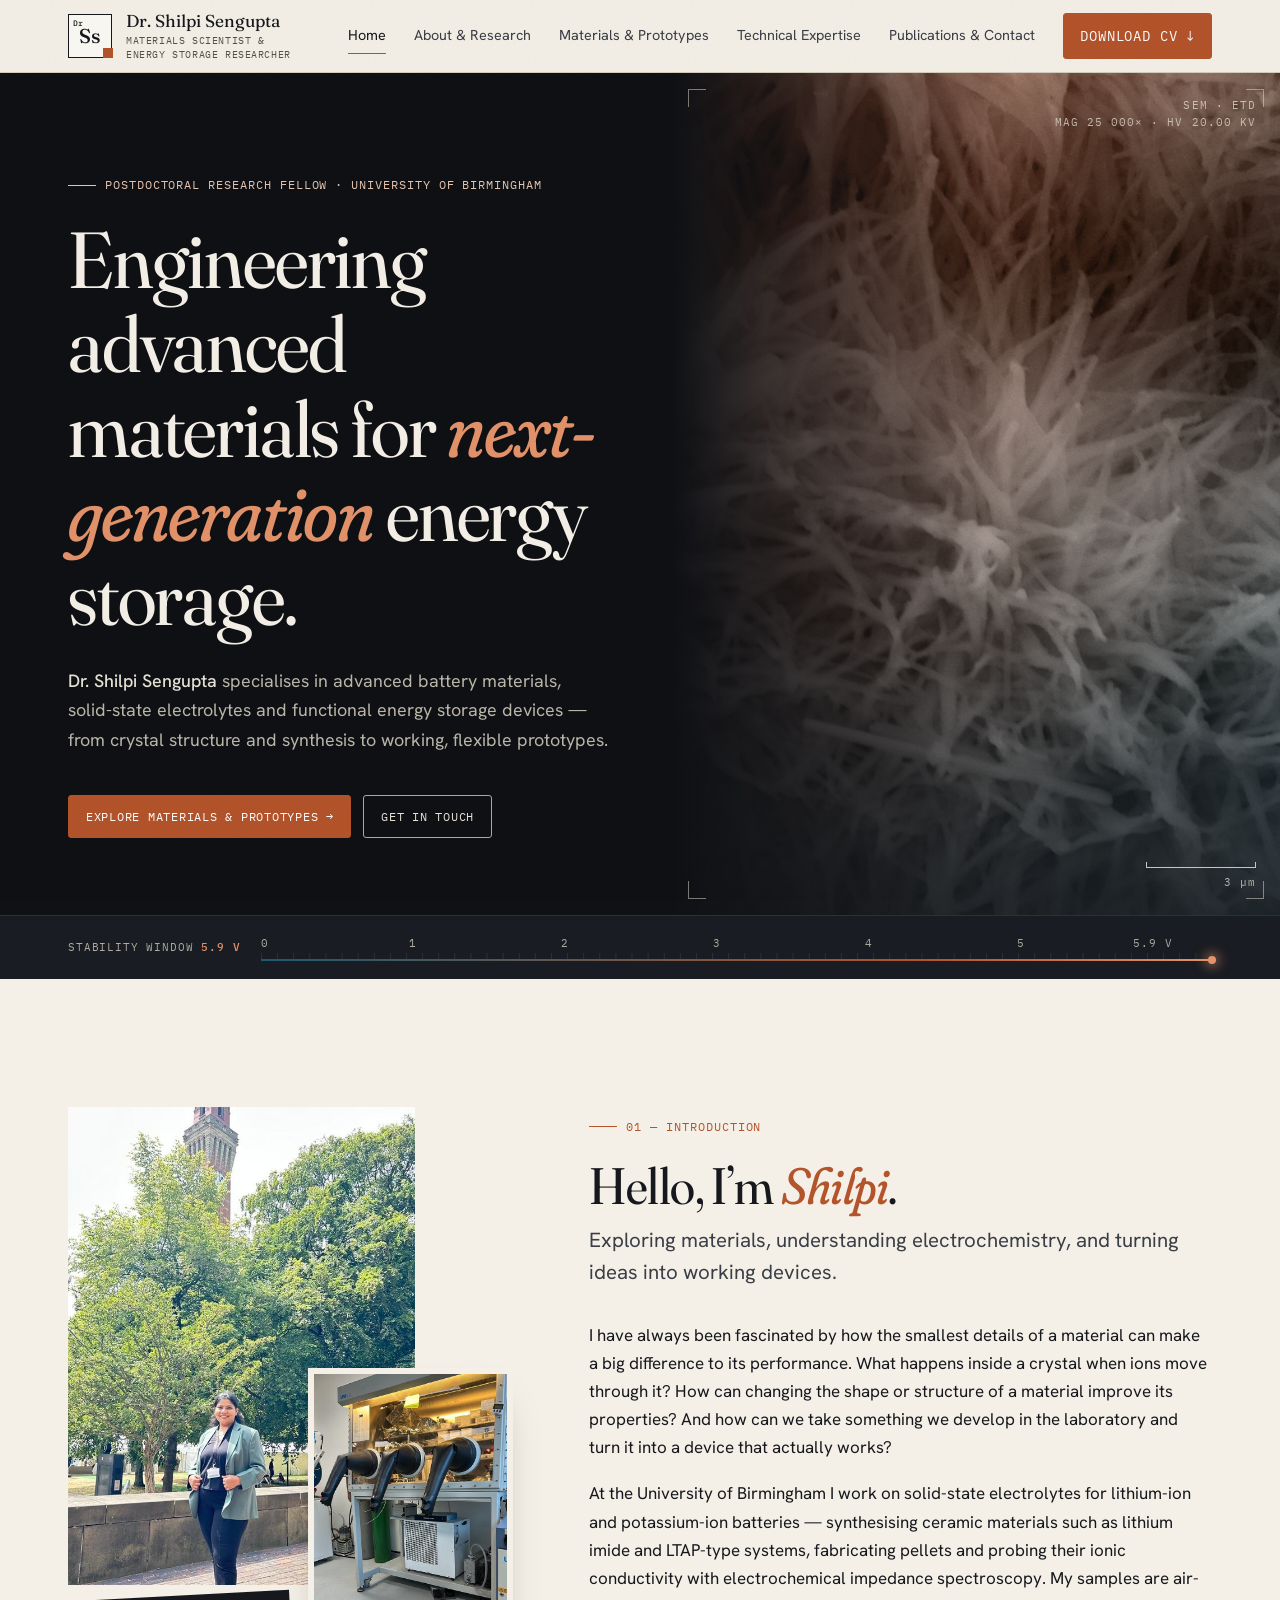
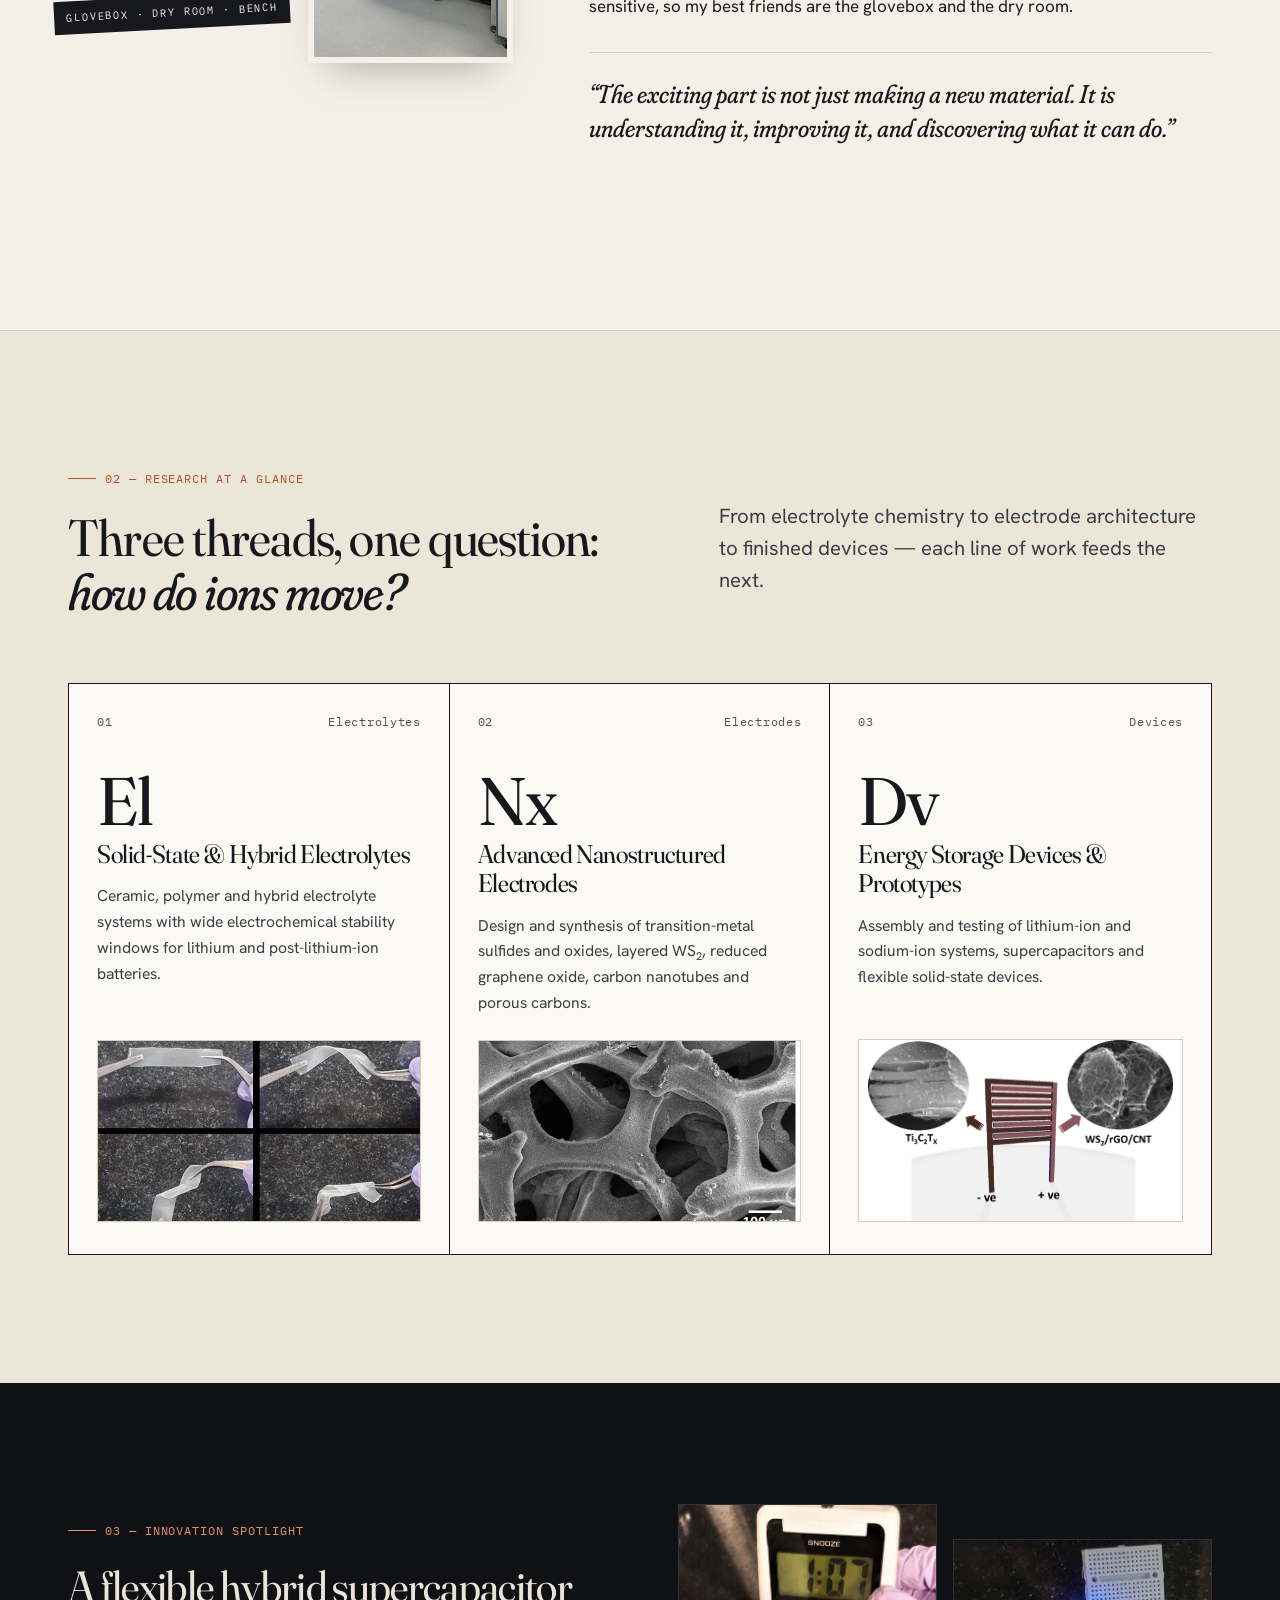
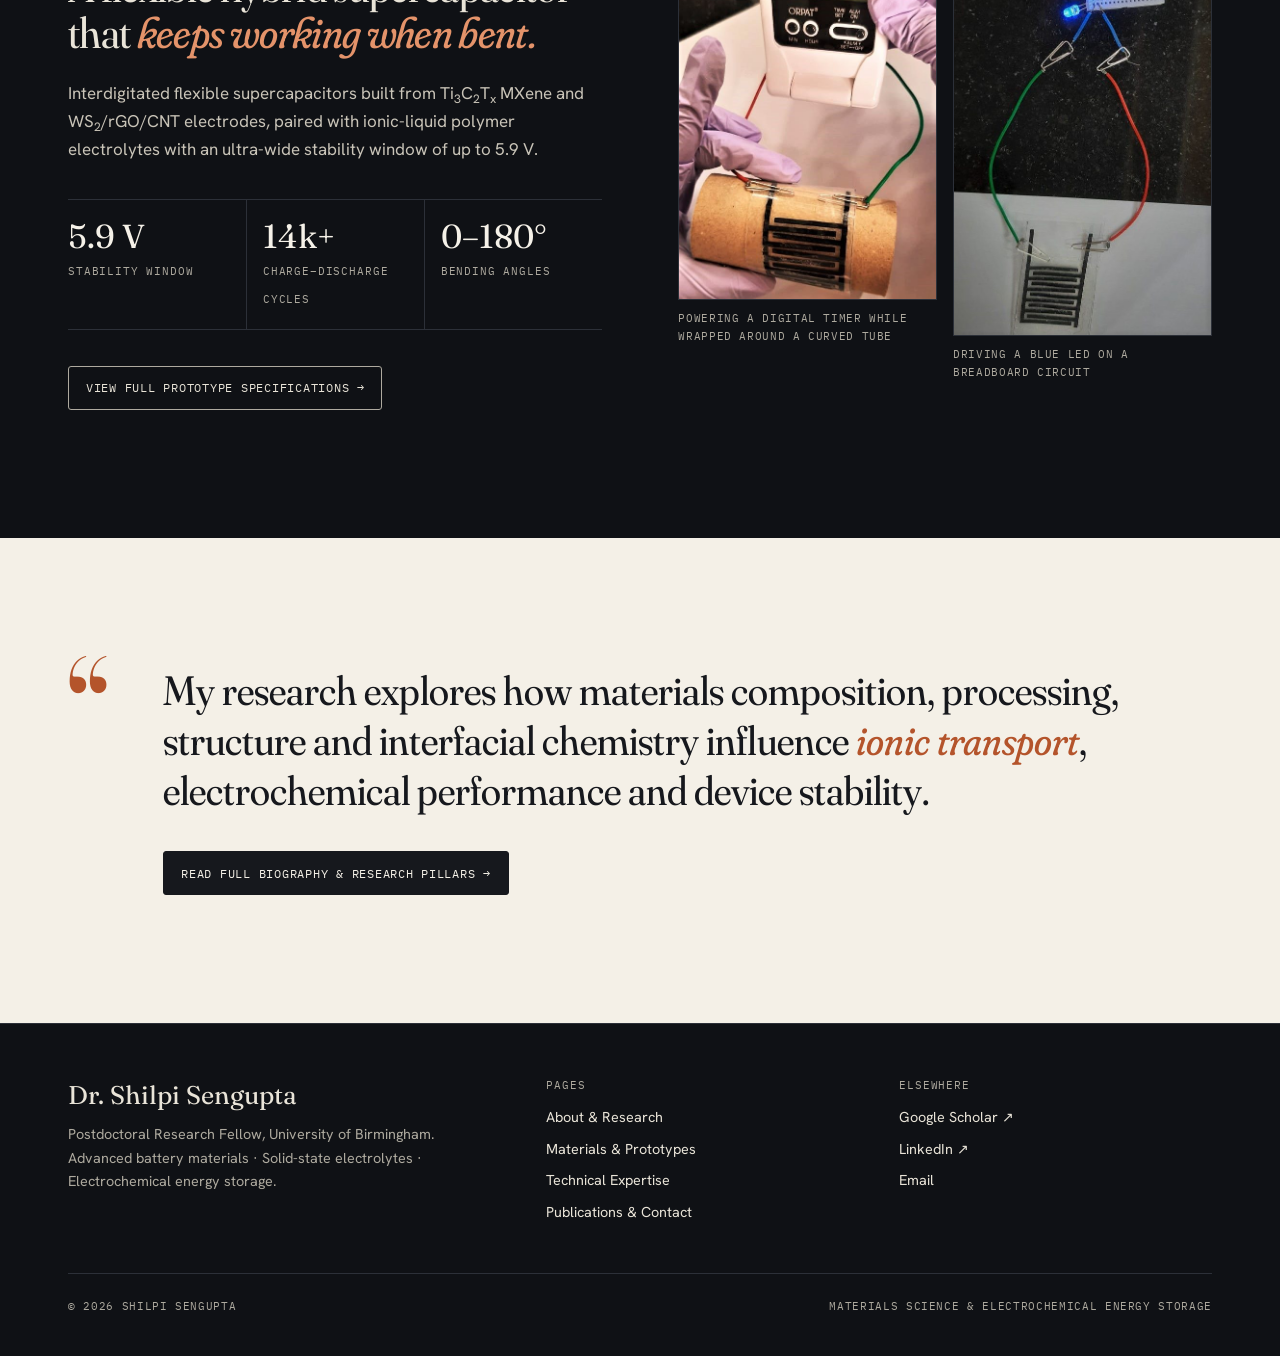
==== commit d44a9699: "Improve header subtitle and text contrast - Show the full "Materials Scientist & Energy Storage Rese" ====
--- a/index.html
+++ b/index.html
@@ -24,7 +24,7 @@
       <span class="brand-tile" aria-hidden="true">Ss</span>
       <span class="brand-text">
         <span class="brand-name">Dr. Shilpi Sengupta</span>
-        <span class="brand-role">Materials Scientist &amp; Energy Storage Researcher</span>
+        <span class="brand-role">Materials Scientist &amp;<br>Energy Storage Researcher</span>
       </span>
     </a>
     <button class="nav-toggle" type="button" aria-label="Menu" aria-expanded="false" aria-controls="nav"><span></span></button>
--- a/assets/css/style.css
+++ b/assets/css/style.css
@@ -10,7 +10,7 @@
   --card: #fbf9f4;
   --ink: #16181d;
   --ink-2: #3a3e46;
-  --muted: #6d6a63;
+  --muted: #55524b;
   --rule: #d5cdbb;
   --copper: #b4542b;
   --copper-deep: #8f3d1b;
@@ -20,7 +20,7 @@
   --night-2: #191c22;
   --night-rule: #2c3038;
   --night-text: #e9e4d8;
-  --night-muted: #9b978d;
+  --night-muted: #aeaa9f;
 
   --f-display: "Fraunces", "Iowan Old Style", Georgia, serif;
   --f-body: "Hanken Grotesk", "Helvetica Neue", Helvetica, sans-serif;
@@ -125,7 +125,7 @@
   border-bottom: 1px solid var(--rule);
 }
 .site-header .wrap { display: flex; align-items: center; gap: 24px; height: 72px; }
-.brand { display: flex; align-items: center; gap: 14px; text-decoration: none; min-width: 0; }
+.brand { display: flex; align-items: center; gap: 14px; text-decoration: none; flex: none; }
 .brand-tile {
   position: relative; flex: none;
   width: 44px; height: 44px;
@@ -138,7 +138,7 @@
 .brand-tile::after { content: ""; position: absolute; right: -1.5px; bottom: -1.5px; width: 10px; height: 10px; background: var(--copper); }
 .brand-text { display: flex; flex-direction: column; line-height: 1.2; min-width: 0; }
 .brand-name { font-family: var(--f-display); font-size: 1.08rem; white-space: nowrap; }
-.brand-role { font-family: var(--f-mono); font-size: .62rem; letter-spacing: .06em; text-transform: uppercase; color: var(--muted); white-space: nowrap; overflow: hidden; text-overflow: ellipsis; }
+.brand-role { font-family: var(--f-mono); font-size: .62rem; line-height: 1.35; letter-spacing: .06em; text-transform: uppercase; color: var(--muted); white-space: nowrap; margin-top: 3px; }
 
 .nav { margin-left: auto; display: flex; align-items: center; gap: 4px; }
 .nav a {
@@ -155,6 +155,7 @@
 .nav a:hover::after, .nav a[aria-current="page"]::after { transform: scaleX(1); }
 .nav a[aria-current="page"] { color: var(--ink); }
 .nav .btn { margin-left: 12px; padding: .7em 1.1em; white-space: nowrap; }
+.nav .btn, .nav .btn:hover { color: var(--fg); }
 .nav .btn::after { display: none; }
 
 .nav-toggle {
@@ -172,7 +173,7 @@
 .nav-open .nav-toggle span::before { transform: translateY(6px) rotate(45deg); }
 .nav-open .nav-toggle span::after { transform: translateY(-6px) rotate(-45deg); }
 
-@media (max-width: 1180px) {
+@media (max-width: 1240px) {
   .nav-toggle { display: block; }
   .nav {
     position: fixed; top: 72px; left: 0; right: 0; bottom: 0;
@@ -200,8 +201,8 @@
 .section-head { display: grid; grid-template-columns: 1fr; gap: 20px; margin-bottom: clamp(40px, 5vw, 72px); max-width: 860px; }
 .section-head--split { max-width: none; grid-template-columns: minmax(0, 1.1fr) minmax(0, .9fr); align-items: end; gap: 48px; }
 @media (max-width: 860px) { .section-head--split { grid-template-columns: 1fr; gap: 20px; } }
-.sec-num { font-family: var(--f-mono); font-size: .74rem; letter-spacing: .08em; color: var(--muted); }
-.section--dark .sec-num { color: var(--night-muted); }
+.sec-num { font-family: var(--f-mono); font-size: .82rem; font-weight: 500; letter-spacing: .06em; color: var(--ink-2); }
+.section--dark .sec-num { color: #c9c4b8; }
 
 .rule-top { border-top: 1px solid var(--rule); }
 
@@ -318,8 +319,8 @@
   font-variation-settings: "opsz" 144, "SOFT" 0;
   pointer-events: none; user-select: none;
 }
-.crumbs { font-family: var(--f-mono); font-size: .72rem; letter-spacing: .08em; text-transform: uppercase; color: var(--muted); margin-bottom: 28px; }
-.crumbs a { text-decoration: none; color: var(--muted); }
+.crumbs { font-family: var(--f-mono); font-size: .78rem; font-weight: 500; letter-spacing: .08em; text-transform: uppercase; color: var(--ink-2); margin-bottom: 28px; }
+.crumbs a { text-decoration: none; color: var(--muted); border-bottom: 1px solid var(--rule); }
 .crumbs a:hover { color: var(--copper); }
 
 /* ---------- intro / hello ---------- */
